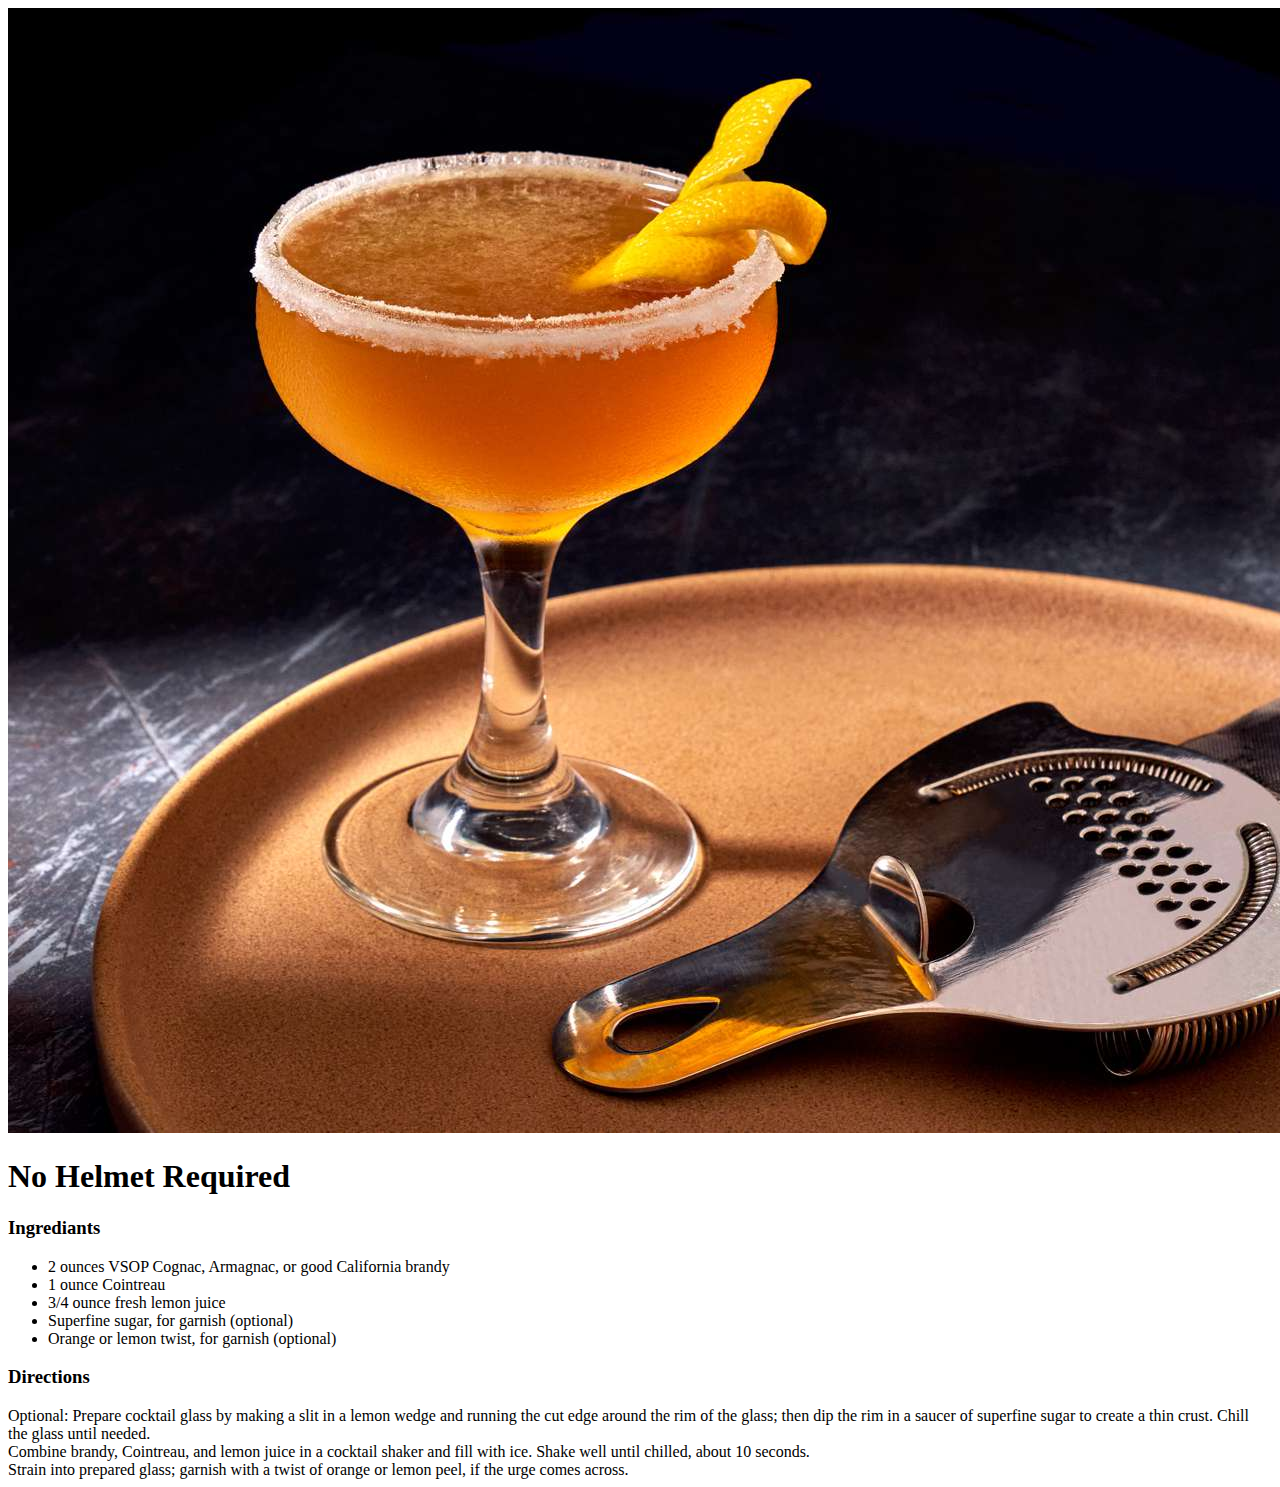
==== recipes/sidecar.html @ 5f7fedbc "." ====
<!DOCTYPE html>
<html lang="en">
  <head>
    <meta charset="utf-8" />
    <title>Sidecar</title>
  </head>
  <body>
    <img src="../images/sidecar.jpg" />
    <h1>No Helmet Required</h1>
    <h3>Ingrediants</h3>
    <ul>
      <li>2 ounces VSOP Cognac, Armagnac, or good California brandy</li>
      <li>1 ounce Cointreau</li>
      <li>3/4 ounce fresh lemon juice</li>
      <li>Superfine sugar, for garnish (optional)</li>
      <li>Orange or lemon twist, for garnish (optional)</li>
    </ul>
    <h3>Directions</h3>
    <li>
      Optional: Prepare cocktail glass by making a slit in a lemon wedge and
      running the cut edge around the rim of the glass; then dip the rim in a
      saucer of superfine sugar to create a thin crust. Chill the glass until
      needed.
    </li>
    <li>
      Combine brandy, Cointreau, and lemon juice in a cocktail shaker and fill
      with ice. Shake well until chilled, about 10 seconds.
    </li>
    <li>
      Strain into prepared glass; garnish with a twist of orange or lemon peel,
      if the urge comes across.
    </li>
  </body>
</html>
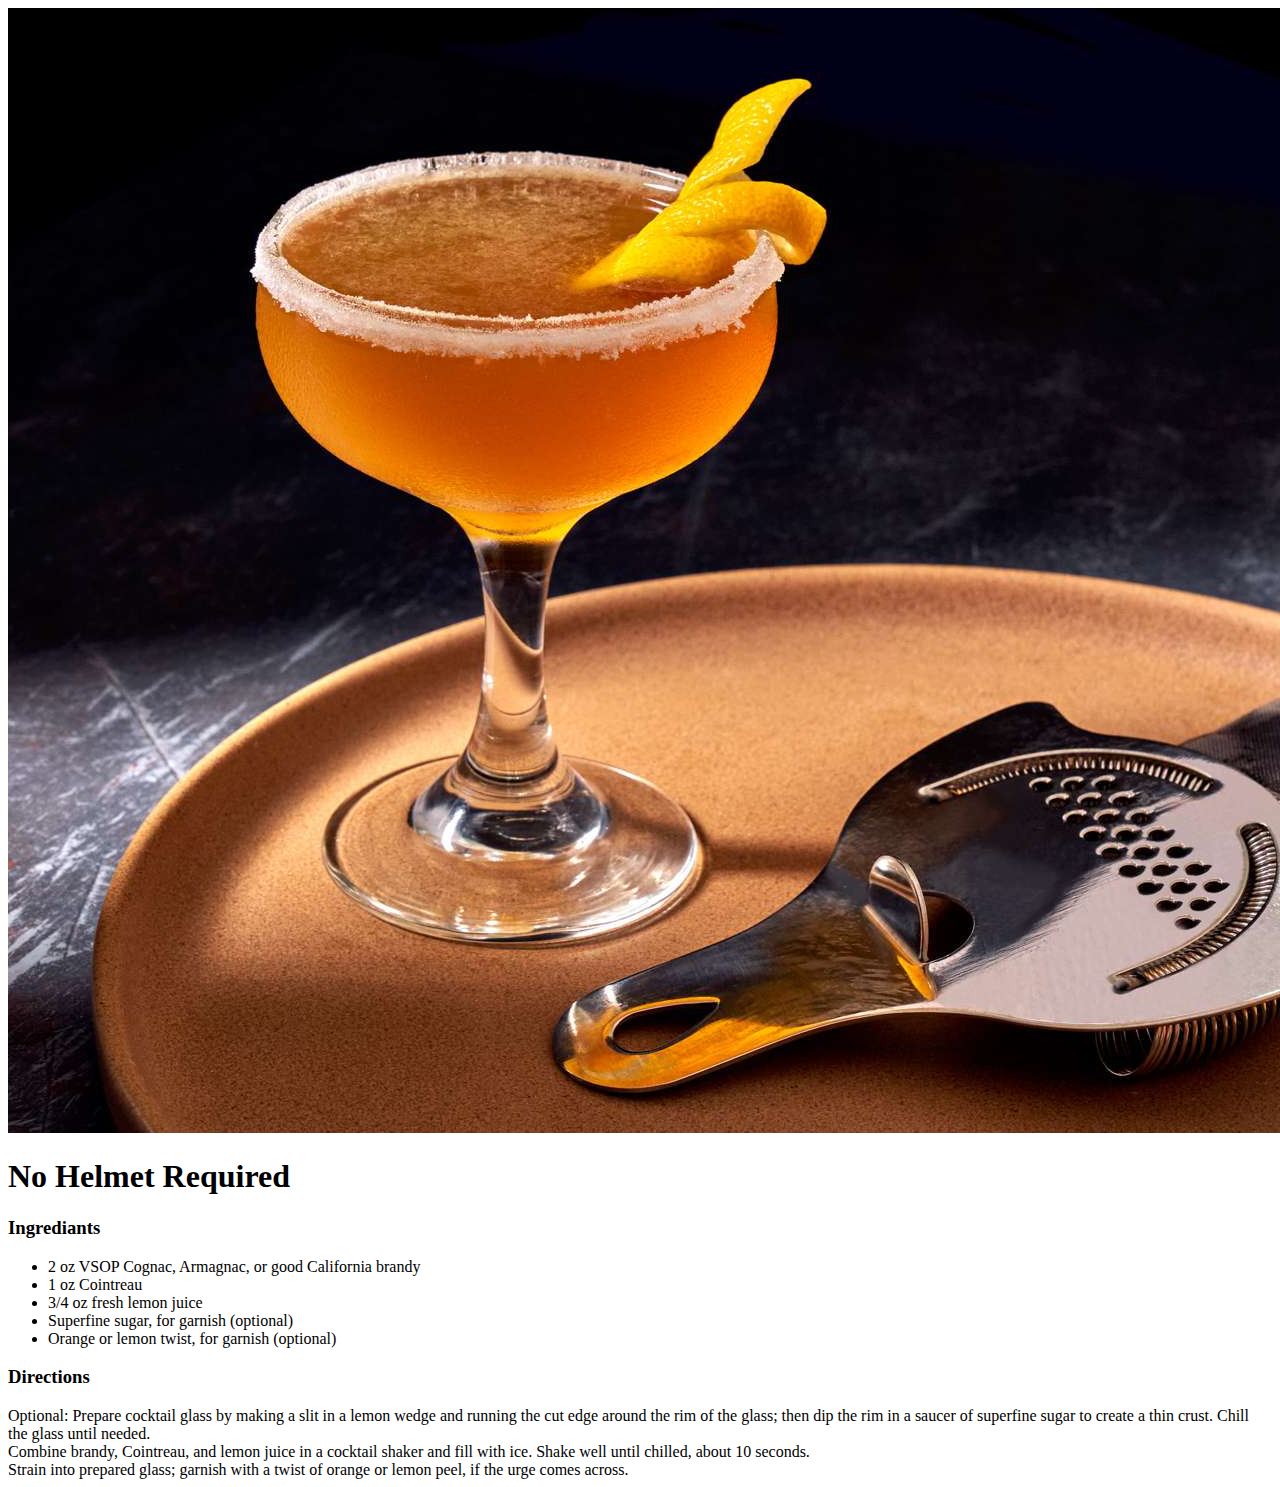
==== commit 397dcfa3: "." ====
--- a/recipes/sidecar.html
+++ b/recipes/sidecar.html
@@ -9,9 +9,9 @@
     <h1>No Helmet Required</h1>
     <h3>Ingrediants</h3>
     <ul>
-      <li>2 ounces VSOP Cognac, Armagnac, or good California brandy</li>
-      <li>1 ounce Cointreau</li>
-      <li>3/4 ounce fresh lemon juice</li>
+      <li>2 oz VSOP Cognac, Armagnac, or good California brandy</li>
+      <li>1 oz Cointreau</li>
+      <li>3/4 oz fresh lemon juice</li>
       <li>Superfine sugar, for garnish (optional)</li>
       <li>Orange or lemon twist, for garnish (optional)</li>
     </ul>
